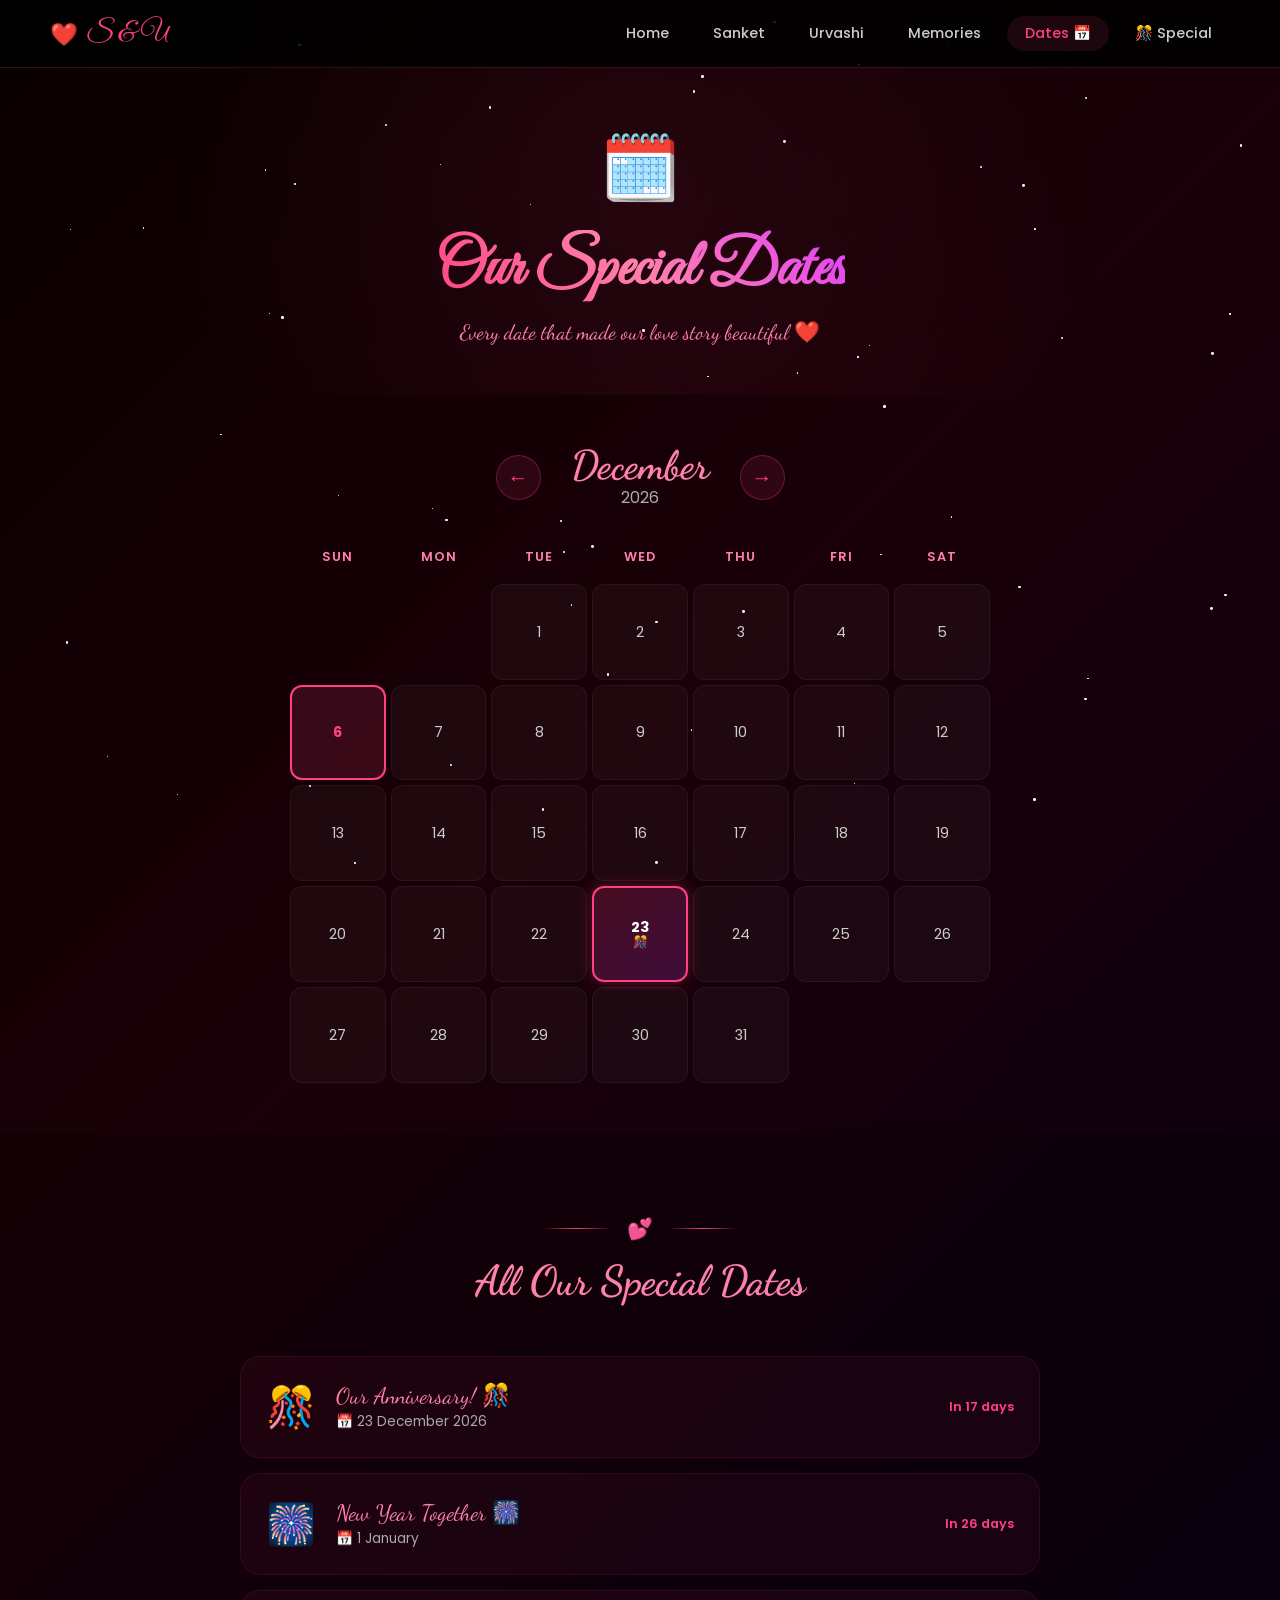
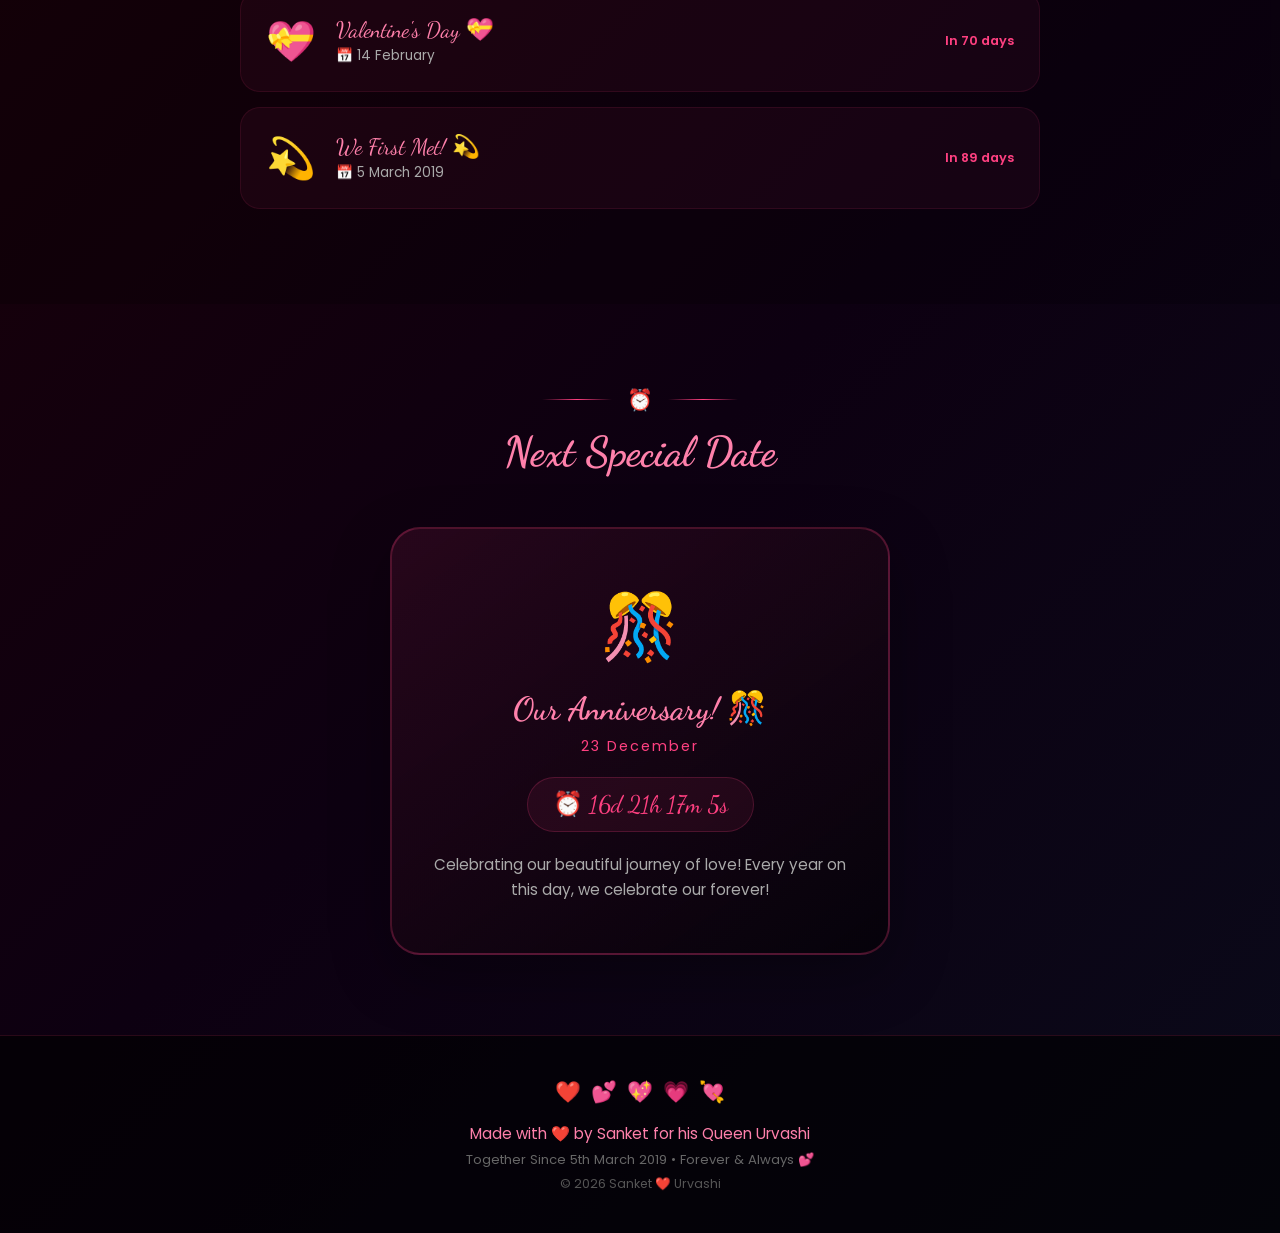
==== calendar.html @ efe9ac8a "Features" ====
<!DOCTYPE html>
<html lang="en">
<head>
    <meta charset="UTF-8">
    <meta name="viewport" content="width=device-width, initial-scale=1.0">
    <title>Our Special Dates - Sanket & Urvashi</title>

    <!-- Google Analytics -->
    <script async src="https://www.googletagmanager.com/gtag/js?id=G-T43XEEP1G7"></script>
    <script>
        window.dataLayer = window.dataLayer || [];
        function gtag(){dataLayer.push(arguments);}
        gtag('js', new Date());
        gtag('config', 'G-T43XEEP1G7');
    </script>

    <link rel="preconnect" href="https://fonts.googleapis.com">
    <link rel="preconnect" href="https://fonts.gstatic.com" crossorigin>
    <link rel="stylesheet" href="css/common.css">
    <link rel="stylesheet" href="css/calendar.css">
</head>
<body>

    <div class="stars-cal" id="starsCal"></div>

    <!-- Navigation -->
    <nav class="navbar" id="navbar">
        <div class="logo">
            <span class="logo-heart">❤️</span>
            <span class="logo-text">S & U</span>
        </div>
        <ul class="nav-links" id="navLinks">
            <li><a href="index.html">Home</a></li>
            <li><a href="husband.html">Sanket</a></li>
            <li><a href="wife.html">Urvashi</a></li>
            <li><a href="memories.html">Memories</a></li>
            <li><a href="calendar.html" class="active">Dates 📅</a></li>
             <li><a href="special.html">🎊 Special</a></li>
        </ul>
        <div class="hamburger" id="hamburger">
            <span></span>
            <span></span>
            <span></span>
        </div>
    </nav>

    <!-- Hero -->
    <section class="cal-hero">
        <div class="cal-hero-content">
            <div class="cal-icon">🗓️</div>
            <h1 class="cal-title">Our Special Dates</h1>
            <p class="cal-sub">Every date that made our love story beautiful ❤️</p>
        </div>
    </section>

    <!-- Calendar Navigation -->
    <section class="calendar-section">
        <div class="container">
            <div class="cal-nav">
                <button class="cal-nav-btn" id="prevMonth">←</button>
                <div class="cal-month-year">
                    <h2 id="monthName">December</h2>
                    <span id="yearName">2026</span>
                </div>
                <button class="cal-nav-btn" id="nextMonth">→</button>
            </div>

            <!-- Days Header -->
            <div class="cal-days-header">
                <div>Sun</div>
                <div>Mon</div>
                <div>Tue</div>
                <div>Wed</div>
                <div>Thu</div>
                <div>Fri</div>
                <div>Sat</div>
            </div>

            <!-- Calendar Grid -->
            <div class="cal-grid" id="calGrid"></div>

            <!-- Event Popup -->
            <div class="event-popup" id="eventPopup" style="display:none;">
                <div class="event-popup-content">
                    <button class="popup-close" id="popupClose">✕</button>
                    <div class="popup-icon" id="popupIcon"></div>
                    <h3 class="popup-title" id="popupTitle"></h3>
                    <p class="popup-date" id="popupDate"></p>
                    <p class="popup-desc" id="popupDesc"></p>
                    <div class="popup-days" id="popupDays"></div>
                </div>
            </div>
        </div>
    </section>

    <!-- Special Dates List -->
    <section class="dates-list-section">
        <div class="container">
            <div class="section-header">
                <div class="heart-divider">
                    <span class="line"></span>
                    <span class="heart">💕</span>
                    <span class="line"></span>
                </div>
                <h2 class="section-title">All Our Special Dates</h2>
            </div>

            <div class="dates-list" id="datesList"></div>
        </div>
    </section>

    <!-- Upcoming Section -->
    <section class="upcoming-section">
        <div class="container">
            <div class="section-header">
                <div class="heart-divider">
                    <span class="line"></span>
                    <span class="heart">⏰</span>
                    <span class="line"></span>
                </div>
                <h2 class="section-title">Next Special Date</h2>
            </div>

            <div class="upcoming-card fade-in" id="upcomingCard">
                <div class="upcoming-icon" id="upcomingIcon">❤️</div>
                <h3 class="upcoming-title" id="upcomingTitle">Loading...</h3>
                <p class="upcoming-date" id="upcomingDate"></p>
                <div class="upcoming-countdown" id="upcomingCountdown"></div>
                <p class="upcoming-desc" id="upcomingDesc"></p>
            </div>
        </div>
    </section>

    <!-- Footer -->
    <footer class="footer">
        <div class="footer-hearts">
            <span>❤️</span><span>💕</span><span>💖</span><span>💗</span><span>💘</span>
        </div>
        <p class="footer-text">Made with ❤️ by Sanket for his Queen Urvashi</p>
        <p class="footer-sub">Together Since 5th March 2019 • Forever & Always 💕</p>
        <p class="footer-copy">© 2026 Sanket ❤️ Urvashi</p>
    </footer>

 

    <div class="scroll-top" id="scrollTop"><span>❤️</span></div>

    <script src="js/common.js"></script>
    <script src="js/music.js"></script>
    <script src="js/analytics.js"></script>
    <script src="js/calendar.js"></script>

</body>
</html>
---- css/common.css ----
/* ===== Google Fonts - Optimized Loading ===== */
@import url('https://fonts.googleapis.com/css2?family=Dancing+Script:wght@600&family=Poppins:wght@400;600&family=Great+Vibes&display=swap');

/* ===== Reset ===== */
*, *::before, *::after {
    margin: 0;
    padding: 0;
    box-sizing: border-box;
}

html {
    scroll-behavior: smooth;
}

body {
    font-family: 'Poppins', sans-serif;
    color: #fff;
    overflow-x: hidden;
    min-height: 100vh;
}

.container {
    max-width: 1200px;
    margin: 0 auto;
    padding: 0 20px;
}

/* ===== Navbar ===== */
.navbar {
    position: fixed;
    top: 0;
    left: 0;
    width: 100%;
    display: flex;
    justify-content: space-between;
    align-items: center;
    padding: 15px 50px;
    background: rgba(0, 0, 0, 0.85);
    z-index: 1000;
    border-bottom: 1px solid rgba(255, 64, 129, 0.2);
    transition: padding 0.3s ease, background 0.3s ease;
    will-change: padding;
}

.navbar.scrolled {
    padding: 10px 50px;
    background: rgba(0, 0, 0, 0.97);
    box-shadow: 0 3px 20px rgba(0, 0, 0, 0.5);
}

/* ===== Logo ===== */
.logo {
    display: flex;
    align-items: center;
    gap: 8px;
    cursor: pointer;
}

.logo-heart {
    font-size: 1.4rem;
    animation: heartBeat 2s ease-in-out infinite;
    display: inline-block;
    will-change: transform;
}

@keyframes heartBeat {
    0%, 100% { transform: scale(1); }
    50%       { transform: scale(1.2); }
}

.logo-text {
    font-family: 'Great Vibes', cursive;
    font-size: 1.8rem;
    color: #ff4081;
}

/* ===== Nav Links ===== */
.nav-links {
    list-style: none;
    display: flex;
    gap: 8px;
    align-items: center;
}

.nav-links a {
    text-decoration: none;
    color: #ccc;
    font-size: 0.9rem;
    font-weight: 500;
    padding: 7px 18px;
    border-radius: 25px;
    transition: color 0.2s ease, background 0.2s ease;
    display: inline-block;
}

.nav-links a:hover,
.nav-links a.active {
    color: #ff4081;
    background: rgba(255, 64, 129, 0.1);
}

/* ===== Hamburger ===== */
.hamburger {
    display: none;
    flex-direction: column;
    gap: 5px;
    cursor: pointer;
    z-index: 1001;
    padding: 5px;
}

.hamburger span {
    width: 26px;
    height: 2px;
    background: #ff4081;
    border-radius: 5px;
    transition: transform 0.3s ease, opacity 0.3s ease;
    display: block;
}

.hamburger.active span:nth-child(1) {
    transform: rotate(45deg) translate(5px, 5px);
}

.hamburger.active span:nth-child(2) {
    opacity: 0;
}

.hamburger.active span:nth-child(3) {
    transform: rotate(-45deg) translate(5px, -5px);
}

/* ===== Section Headers ===== */
.section-header {
    text-align: center;
    margin-bottom: 50px;
}

.heart-divider {
    display: flex;
    align-items: center;
    justify-content: center;
    gap: 15px;
    margin-bottom: 12px;
}

.heart-divider .line {
    width: 70px;
    height: 1px;
    background: linear-gradient(90deg, transparent, #ff4081, transparent);
}

.heart-divider .heart {
    font-size: 1.3rem;
}

.section-title {
    font-family: 'Dancing Script', cursive;
    font-size: 2.6rem;
    color: #ff80ab;
}

/* ===== Color Variants ===== */
.blue-line {
    background: linear-gradient(90deg, transparent, #4a90d9, transparent) !important;
}

.pink-line {
    background: linear-gradient(90deg, transparent, #ff4081, transparent) !important;
}

.purple-line {
    background: linear-gradient(90deg, transparent, #9c27b0, transparent) !important;
}

.blue-title   { color: #64b5f6 !important; }
.pink-title   { color: #ff80ab !important; }
.purple-title { color: #ce93d8 !important; }

/* ===== Buttons ===== */
.btn {
    display: inline-block;
    padding: 12px 30px;
    border-radius: 50px;
    text-decoration: none;
    font-size: 0.95rem;
    font-weight: 600;
    transition: transform 0.2s ease, box-shadow 0.2s ease;
    cursor: pointer;
    border: none;
    color: #fff;
    font-family: 'Poppins', sans-serif;
}

.btn:hover {
    transform: translateY(-2px);
}

.btn-primary {
    background: linear-gradient(45deg, #ff4081, #e040fb);
    box-shadow: 0 4px 15px rgba(255, 64, 129, 0.35);
}

.btn-primary:hover {
    box-shadow: 0 6px 25px rgba(255, 64, 129, 0.5);
}

.btn-secondary {
    background: linear-gradient(45deg, #e040fb, #7b68ee);
    box-shadow: 0 4px 15px rgba(224, 64, 251, 0.35);
}

.btn-secondary:hover {
    box-shadow: 0 6px 25px rgba(224, 64, 251, 0.5);
}

.btn-tertiary {
    background: linear-gradient(45deg, #7b68ee, #4a90d9);
    box-shadow: 0 4px 15px rgba(123, 104, 238, 0.35);
}

.btn-tertiary:hover {
    box-shadow: 0 6px 25px rgba(123, 104, 238, 0.5);
}

/* ===== Footer ===== */
.footer {
    text-align: center;
    padding: 40px 20px;
    background: rgba(0, 0, 0, 0.6);
    border-top: 1px solid rgba(255, 64, 129, 0.15);
    position: relative;
    z-index: 1;
}

.footer-hearts {
    display: flex;
    justify-content: center;
    gap: 10px;
    margin-bottom: 15px;
    font-size: 1.3rem;
}

.footer-hearts span:nth-child(odd) {
    animation: heartBeat 2s ease-in-out infinite;
}

.footer-hearts span:nth-child(even) {
    animation: heartBeat 2s ease-in-out 0.5s infinite;
}

.footer-text {
    color: #ff80ab;
    font-size: 0.95rem;
    margin-bottom: 5px;
}

.footer-sub {
    color: #666;
    font-size: 0.82rem;
    margin-bottom: 5px;
}

.footer-copy {
    color: #555;
    font-size: 0.78rem;
}

/* ===== Fade Animation ===== */
.fade-in {
    opacity: 0;
    transform: translateY(25px);
    transition: opacity 0.6s ease, transform 0.6s ease;
}

.fade-in.visible {
    opacity: 1;
    transform: translateY(0);
}

/* ===== Custom Scrollbar ===== */
::-webkit-scrollbar { width: 5px; }
::-webkit-scrollbar-track { background: #0a0000; }
::-webkit-scrollbar-thumb {
    background: #ff4081;
    border-radius: 10px;
}

/* ===== Text Selection ===== */
::selection {
    background: rgba(255, 64, 129, 0.3);
    color: #fff;
}

/* ============================================ */
/* ===== SCROLL TO TOP - COMMON ===== */
/* ============================================ */

.scroll-top {
    position: fixed;
    bottom: 30px;
    right: 30px;
    width: 50px;
    height: 50px;
    border-radius: 50%;
    display: flex;
    align-items: center;
    justify-content: center;
    cursor: pointer;
    z-index: 999;
    transition: all 0.3s ease;
    font-size: 1.3rem;
    opacity: 0;
    visibility: hidden;
    transform: translateY(20px);
    /* ✅ Default pink - overridden per page */
    background: linear-gradient(45deg, #ff4081, #e040fb);
    box-shadow: 0 5px 20px rgba(255, 64, 129, 0.4);
}

.scroll-top.visible {
    opacity: 1;
    visibility: visible;
    transform: translateY(0);
}

.scroll-top:hover {
    transform: scale(1.1) translateY(-3px);
}

/* ============================================ */
/* ===== MUSIC PLAYER - COMMON STYLES ===== */
/* ============================================ */

/* ===== CSS Variables - Default Pink Theme ===== */
:root {
    --music-color:    rgba(255, 64, 129, 0.25);
    --music-text:     #ff80ab;
    --music-gradient: linear-gradient(45deg, #ff4081, #e040fb);
    --music-progress: linear-gradient(90deg, #ff4081, #e040fb);
    --music-shadow:   rgba(255, 64, 129, 0.4);
    --music-thumb:    #ff4081;
    --music-hover:    #ff4081;
}

/* ===== Base Player ===== */
.music-player {
    position: fixed;
    bottom: 20px;
    left: 50%;
    transform: translateX(-50%) translateY(120px);
    background: rgba(0, 0, 0, 0.92);
    border: 1px solid var(--music-color);
    border-radius: 20px;
    padding: 15px 20px;
    z-index: 998;
    min-width: 300px;
    max-width: 360px;
    width: calc(100% - 40px);
    box-shadow: 0 10px 40px rgba(0, 0, 0, 0.5);
    transition: transform 0.5s ease, opacity 0.5s ease;
    opacity: 0;
    pointer-events: none;
}

.music-player.visible {
    transform: translateX(-50%) translateY(0);
    opacity: 1;
    pointer-events: all;
}

.music-player.hidden {
    transform: translateX(-50%) translateY(120px);
    opacity: 0;
    pointer-events: none;
}

/* ===== Music Info ===== */
.music-info {
    display: flex;
    align-items: center;
    gap: 10px;
    margin-bottom: 10px;
}

.music-icon {
    font-size: 1.8rem;
    min-width: 35px;
    text-align: center;
    display: inline-block;
}

.music-icon.playing {
    animation: musicBounce 0.5s ease-in-out infinite;
}

@keyframes musicBounce {
    0%, 100% { transform: scale(1); }
    50%       { transform: scale(1.15); }
}

.music-details {
    flex: 1;
    overflow: hidden;
    min-width: 0;
}

.music-title {
    color: var(--music-text);
    font-weight: 600;
    white-space: nowrap;
    overflow: hidden;
    text-overflow: ellipsis;
    font-family: 'Dancing Script', cursive;
    font-size: 1rem;
    margin: 0;
}

.music-artist {
    color: #777;
    font-size: 0.7rem;
    margin-top: 2px;
    white-space: nowrap;
    overflow: hidden;
    text-overflow: ellipsis;
    margin: 0;
}

/* ===== Music Controls ===== */
.music-controls {
    display: flex;
    justify-content: center;
    align-items: center;
    gap: 12px;
    margin-bottom: 10px;
}

.music-btn {
    background: none;
    border: none;
    cursor: pointer;
    font-size: 1.1rem;
    color: #ccc;
    transition: all 0.2s ease;
    padding: 4px;
    border-radius: 50%;
    width: 32px;
    height: 32px;
    display: flex;
    align-items: center;
    justify-content: center;
    -webkit-appearance: none;
    appearance: none;
    font-family: inherit;
}

.music-btn:hover {
    color: var(--music-hover);
    transform: scale(1.1);
}

.play-btn {
    background: var(--music-gradient);
    color: #fff !important;
    width: 40px;
    height: 40px;
    border-radius: 50%;
    box-shadow: 0 4px 12px var(--music-shadow);
}

.play-btn:hover {
    transform: scale(1.1) !important;
    box-shadow: 0 6px 18px var(--music-shadow);
}

/* ===== Progress Bar ===== */
.music-progress-container {
    display: flex;
    align-items: center;
    gap: 6px;
    margin-bottom: 8px;
}

.music-time {
    color: #666;
    font-size: 0.65rem;
    min-width: 28px;
    font-family: monospace;
    text-align: center;
}

.music-progress {
    flex: 1;
    height: 3px;
    background: rgba(255, 255, 255, 0.1);
    border-radius: 10px;
    cursor: pointer;
    overflow: hidden;
    transition: height 0.2s ease;
}

.music-progress:hover {
    height: 5px;
}

.progress-bar {
    height: 100%;
    width: 0%;
    background: var(--music-progress);
    border-radius: 10px;
    transition: width 0.1s linear;
}

/* ===== Volume Slider ===== */
.music-volume {
    display: flex;
    align-items: center;
    gap: 6px;
}

.music-volume span {
    font-size: 0.8rem;
    color: #666;
    user-select: none;
}

.volume-slider {
    flex: 1;
    height: 3px;
    background: rgba(255, 255, 255, 0.1);
    border-radius: 10px;
    outline: none;
    cursor: pointer;
    -webkit-appearance: none;
    appearance: none;
    max-width: 100%;
    min-width: 0;
    margin: 0;
    padding: 0;
    border: none;
}

.volume-slider::-webkit-slider-thumb {
    -webkit-appearance: none;
    appearance: none;
    width: 10px;
    height: 10px;
    background: var(--music-thumb);
    border-radius: 50%;
    cursor: pointer;
    border: none;
}

.volume-slider::-moz-range-thumb {
    width: 10px;
    height: 10px;
    background: var(--music-thumb);
    border-radius: 50%;
    cursor: pointer;
    border: none;
}

.volume-slider::-moz-range-track {
    height: 3px;
    background: rgba(255, 255, 255, 0.1);
    border-radius: 10px;
    border: none;
}

/* ===== Old Music Toggle - Hidden ===== */
.music-toggle {
    display: none;
}

/* ============================================ */
/* ===== RESPONSIVE ===== */
/* ============================================ */

@media (max-width: 768px) {
    .navbar {
        padding: 12px 20px;
    }

    .navbar.scrolled {
        padding: 8px 20px;
    }

    .nav-links {
        position: fixed;
        top: 0;
        left: -100%;
        width: 100%;
        height: 100vh;
        background: rgba(0, 0, 0, 0.98);
        flex-direction: column;
        align-items: center;
        justify-content: center;
        gap: 20px;
        transition: left 0.3s ease;
        z-index: 1000;
    }

    .nav-links.active {
        left: 0;
    }

    .nav-links a {
        font-size: 1.1rem;
        padding: 12px 35px;
    }

    .hamburger {
        display: flex;
    }

    .section-title {
        font-size: 2rem;
    }

    .heart-divider .line {
        width: 40px;
    }

    .section-header {
        margin-bottom: 35px;
    }

    /* ✅ Music Player Mobile */
    .music-player {
        min-width: 280px;
        max-width: calc(100% - 30px);
        padding: 12px 15px;
        bottom: 10px;
    }

    /* ✅ Scroll Top above music player */
    .scroll-top {
        bottom: 90px;
        right: 15px;
        width: 42px;
        height: 42px;
        font-size: 1.1rem;
    }
}

@media (max-width: 480px) {
    .section-title {
        font-size: 1.7rem;
    }

    .logo-text {
        font-size: 1.4rem;
    }

    /* ✅ Music Player Small Mobile */
    .music-player {
        min-width: 260px;
        padding: 10px 12px;
    }

    .play-btn {
        width: 36px;
        height: 36px;
    }

    .music-controls {
        gap: 8px;
    }

    .music-volume span {
        font-size: 0.7rem;
    }
}
---- css/calendar.css ----
/* ===== Music Theme ===== */
:root {
    --music-color:    rgba(255, 64, 129, 0.25);
    --music-text:     #ff80ab;
    --music-gradient: linear-gradient(45deg, #ff4081, #e040fb);
    --music-progress: linear-gradient(90deg, #ff4081, #e040fb);
    --music-shadow:   rgba(255, 64, 129, 0.4);
    --music-thumb:    #ff4081;
    --music-hover:    #ff4081;
}

/* ===== Background ===== */
body {
    background: linear-gradient(135deg, #0a0000, #1a0008, #0d0011, #0a0a1a);
    min-height: 100vh;
    overflow-x: hidden;
}

/* ===== Stars ===== */
.stars-cal {
    position: fixed;
    top: 0; left: 0;
    width: 100%; height: 100%;
    z-index: 0;
    pointer-events: none;
    overflow: hidden;
}

.star-cal {
    position: absolute;
    background: #fff;
    border-radius: 50%;
    animation: twinkleCal ease-in-out infinite;
}

@keyframes twinkleCal {
    0%, 100% { opacity: 0.2; transform: scale(1); }
    50%       { opacity: 0.8; transform: scale(1.3); }
}

/* ===== Calendar Hero ===== */
.cal-hero {
    min-height: 35vh;
    display: flex;
    align-items: center;
    justify-content: center;
    text-align: center;
    padding: 120px 20px 50px;
    position: relative;
    z-index: 1;
    background: radial-gradient(circle at center, rgba(255, 64, 129, 0.08), transparent 70%);
}

.cal-icon {
    font-size: 4rem;
    margin-bottom: 15px;
    animation: calFloat 3s ease-in-out infinite;
}

@keyframes calFloat {
    0%, 100% { transform: translateY(0); }
    50%       { transform: translateY(-10px); }
}

.cal-title {
    font-family: 'Great Vibes', cursive;
    font-size: 4rem;
    background: linear-gradient(45deg, #ff4081, #ff80ab, #e040fb);
    -webkit-background-clip: text;
    -webkit-text-fill-color: transparent;
    background-clip: text;
    margin-bottom: 10px;
}

.cal-sub {
    font-family: 'Dancing Script', cursive;
    font-size: 1.3rem;
    color: #ff80ab;
}

/* ===== Calendar Section ===== */
.calendar-section {
    padding: 50px 20px;
    position: relative;
    z-index: 1;
}

/* Calendar Navigation */
.cal-nav {
    display: flex;
    align-items: center;
    justify-content: center;
    gap: 30px;
    margin-bottom: 30px;
}

.cal-nav-btn {
    background: rgba(255, 64, 129, 0.1);
    border: 1px solid rgba(255, 64, 129, 0.3);
    color: #ff4081;
    width: 45px;
    height: 45px;
    border-radius: 50%;
    font-size: 1.3rem;
    cursor: pointer;
    transition: all 0.3s ease;
    display: flex;
    align-items: center;
    justify-content: center;
}

.cal-nav-btn:hover {
    background: #ff4081;
    color: #fff;
    transform: scale(1.1);
}

.cal-month-year {
    text-align: center;
}

.cal-month-year h2 {
    font-family: 'Dancing Script', cursive;
    font-size: 2.5rem;
    color: #ff80ab;
    line-height: 1;
}

.cal-month-year span {
    color: #aaa;
    font-size: 1rem;
}

/* Days Header */
.cal-days-header {
    display: grid;
    grid-template-columns: repeat(7, 1fr);
    gap: 5px;
    max-width: 700px;
    margin: 0 auto 10px;
    text-align: center;
}

.cal-days-header div {
    color: #ff80ab;
    font-size: 0.8rem;
    font-weight: 600;
    text-transform: uppercase;
    letter-spacing: 1px;
    padding: 8px 0;
}

/* Calendar Grid */
.cal-grid {
    display: grid;
    grid-template-columns: repeat(7, 1fr);
    gap: 5px;
    max-width: 700px;
    margin: 0 auto;
}

.cal-day {
    aspect-ratio: 1;
    display: flex;
    align-items: center;
    justify-content: center;
    border-radius: 12px;
    font-size: 0.9rem;
    color: #ccc;
    cursor: default;
    transition: all 0.2s ease;
    position: relative;
    flex-direction: column;
    gap: 2px;
}

.cal-day.empty {
    background: transparent;
}

.cal-day.normal {
    background: rgba(255, 255, 255, 0.03);
    border: 1px solid rgba(255, 255, 255, 0.05);
}

.cal-day.normal:hover {
    background: rgba(255, 64, 129, 0.08);
    border-color: rgba(255, 64, 129, 0.2);
}

/* Today */
.cal-day.today {
    background: rgba(255, 64, 129, 0.15);
    border: 2px solid #ff4081;
    color: #ff4081;
    font-weight: 700;
}

/* Special Day */
.cal-day.special {
    background: linear-gradient(145deg, rgba(255, 64, 129, 0.2), rgba(224, 64, 251, 0.2));
    border: 2px solid #ff4081;
    color: #fff;
    cursor: pointer;
    font-weight: 700;
    box-shadow: 0 0 15px rgba(255, 64, 129, 0.3);
    animation: specialPulse 2s ease-in-out infinite;
}

@keyframes specialPulse {
    0%, 100% { box-shadow: 0 0 10px rgba(255, 64, 129, 0.3); }
    50%       { box-shadow: 0 0 20px rgba(255, 64, 129, 0.5); }
}

.cal-day.special:hover {
    transform: scale(1.1);
    z-index: 2;
}

.cal-day .day-num {
    font-size: 0.9rem;
    line-height: 1;
}

.cal-day .day-icon {
    font-size: 0.75rem;
    line-height: 1;
}

/* ===== Event Popup ===== */
.event-popup {
    position: fixed;
    top: 0; left: 0;
    width: 100%; height: 100%;
    background: rgba(0, 0, 0, 0.8);
    z-index: 5000;
    display: flex;
    align-items: center;
    justify-content: center;
    padding: 20px;
}

.event-popup-content {
    background: linear-gradient(145deg, rgba(255, 64, 129, 0.1), rgba(0, 0, 0, 0.9));
    border: 2px solid rgba(255, 64, 129, 0.3);
    border-radius: 25px;
    padding: 50px 40px;
    max-width: 450px;
    width: 100%;
    text-align: center;
    position: relative;
    animation: popupIn 0.3s ease;
}

@keyframes popupIn {
    from { transform: scale(0.8); opacity: 0; }
    to   { transform: scale(1);   opacity: 1; }
}

.popup-close {
    position: absolute;
    top: 15px; right: 20px;
    background: rgba(255, 64, 129, 0.2);
    border: none;
    color: #fff;
    width: 35px; height: 35px;
    border-radius: 50%;
    cursor: pointer;
    font-size: 1rem;
    transition: all 0.3s ease;
}

.popup-close:hover {
    background: #ff4081;
}

.popup-icon {
    font-size: 4rem;
    margin-bottom: 15px;
}

.popup-title {
    font-family: 'Dancing Script', cursive;
    font-size: 2rem;
    color: #ff80ab;
    margin-bottom: 8px;
}

.popup-date {
    color: #ff4081;
    font-size: 0.9rem;
    letter-spacing: 2px;
    margin-bottom: 15px;
}

.popup-desc {
    color: #ccc;
    line-height: 1.7;
    margin-bottom: 15px;
}

.popup-days {
    font-family: 'Dancing Script', cursive;
    font-size: 1.3rem;
    color: #ff80ab;
    padding: 10px 20px;
    background: rgba(255, 64, 129, 0.1);
    border-radius: 50px;
    display: inline-block;
}

/* ===== Dates List ===== */
.dates-list-section {
    padding: 80px 20px;
    position: relative;
    z-index: 1;
    background: rgba(0, 0, 0, 0.2);
}

.dates-list {
    max-width: 800px;
    margin: 0 auto;
}

.date-item {
    display: flex;
    align-items: center;
    gap: 20px;
    padding: 20px 25px;
    margin-bottom: 15px;
    background: rgba(255, 64, 129, 0.05);
    border: 1px solid rgba(255, 64, 129, 0.1);
    border-radius: 20px;
    transition: all 0.3s ease;
    cursor: default;
    opacity: 0;
    transform: translateX(-20px);
}

.date-item.visible {
    opacity: 1;
    transform: translateX(0);
}

.date-item:hover {
    background: rgba(255, 64, 129, 0.1);
    border-color: rgba(255, 64, 129, 0.3);
    transform: translateX(8px);
}

.date-item-icon {
    font-size: 2.5rem;
    min-width: 50px;
    text-align: center;
}

.date-item-info {
    flex: 1;
}

.date-item-title {
    font-family: 'Dancing Script', cursive;
    font-size: 1.4rem;
    color: #ff80ab;
    margin-bottom: 3px;
}

.date-item-date {
    color: #aaa;
    font-size: 0.85rem;
}

.date-item-days {
    font-size: 0.8rem;
    color: #ff4081;
    text-align: right;
    font-weight: 600;
    min-width: 80px;
}

/* ===== Upcoming Section ===== */
.upcoming-section {
    padding: 80px 20px;
    position: relative;
    z-index: 1;
}

.upcoming-card {
    max-width: 500px;
    margin: 0 auto;
    text-align: center;
    background: linear-gradient(145deg, rgba(255, 64, 129, 0.1), rgba(0, 0, 0, 0.5));
    border: 2px solid rgba(255, 64, 129, 0.25);
    border-radius: 30px;
    padding: 50px 40px;
    box-shadow: 0 20px 60px rgba(0, 0, 0, 0.3);
}

.upcoming-icon {
    font-size: 4rem;
    margin-bottom: 15px;
    animation: upcomingBounce 2s ease-in-out infinite;
}

@keyframes upcomingBounce {
    0%, 100% { transform: scale(1); }
    50%       { transform: scale(1.1); }
}

.upcoming-title {
    font-family: 'Dancing Script', cursive;
    font-size: 2rem;
    color: #ff80ab;
    margin-bottom: 8px;
}

.upcoming-date {
    color: #ff4081;
    font-size: 0.9rem;
    letter-spacing: 2px;
    margin-bottom: 20px;
}

.upcoming-countdown {
    font-family: 'Dancing Script', cursive;
    font-size: 1.5rem;
    color: #ff4081;
    padding: 12px 25px;
    background: rgba(255, 64, 129, 0.08);
    border-radius: 50px;
    border: 1px solid rgba(255, 64, 129, 0.2);
    margin-bottom: 20px;
    display: inline-block;
}

.upcoming-desc {
    color: #aaa;
    line-height: 1.7;
    font-size: 0.95rem;
}

/* ===== Responsive ===== */
@media (max-width: 768px) {
    .cal-title   { font-size: 3rem; }
    .cal-grid,
    .cal-days-header { gap: 3px; }
    .cal-day     { font-size: 0.8rem; border-radius: 8px; }
    .cal-day .day-icon { font-size: 0.65rem; }
    .event-popup-content { padding: 40px 25px; }
    .date-item   { padding: 15px 18px; gap: 12px; }
    .upcoming-card { padding: 35px 25px; }
}

@media (max-width: 480px) {
    .cal-title   { font-size: 2.5rem; }
    .cal-day     { font-size: 0.7rem; }
    .cal-day .day-icon { display: none; }
    .cal-days-header div { font-size: 0.65rem; }
}
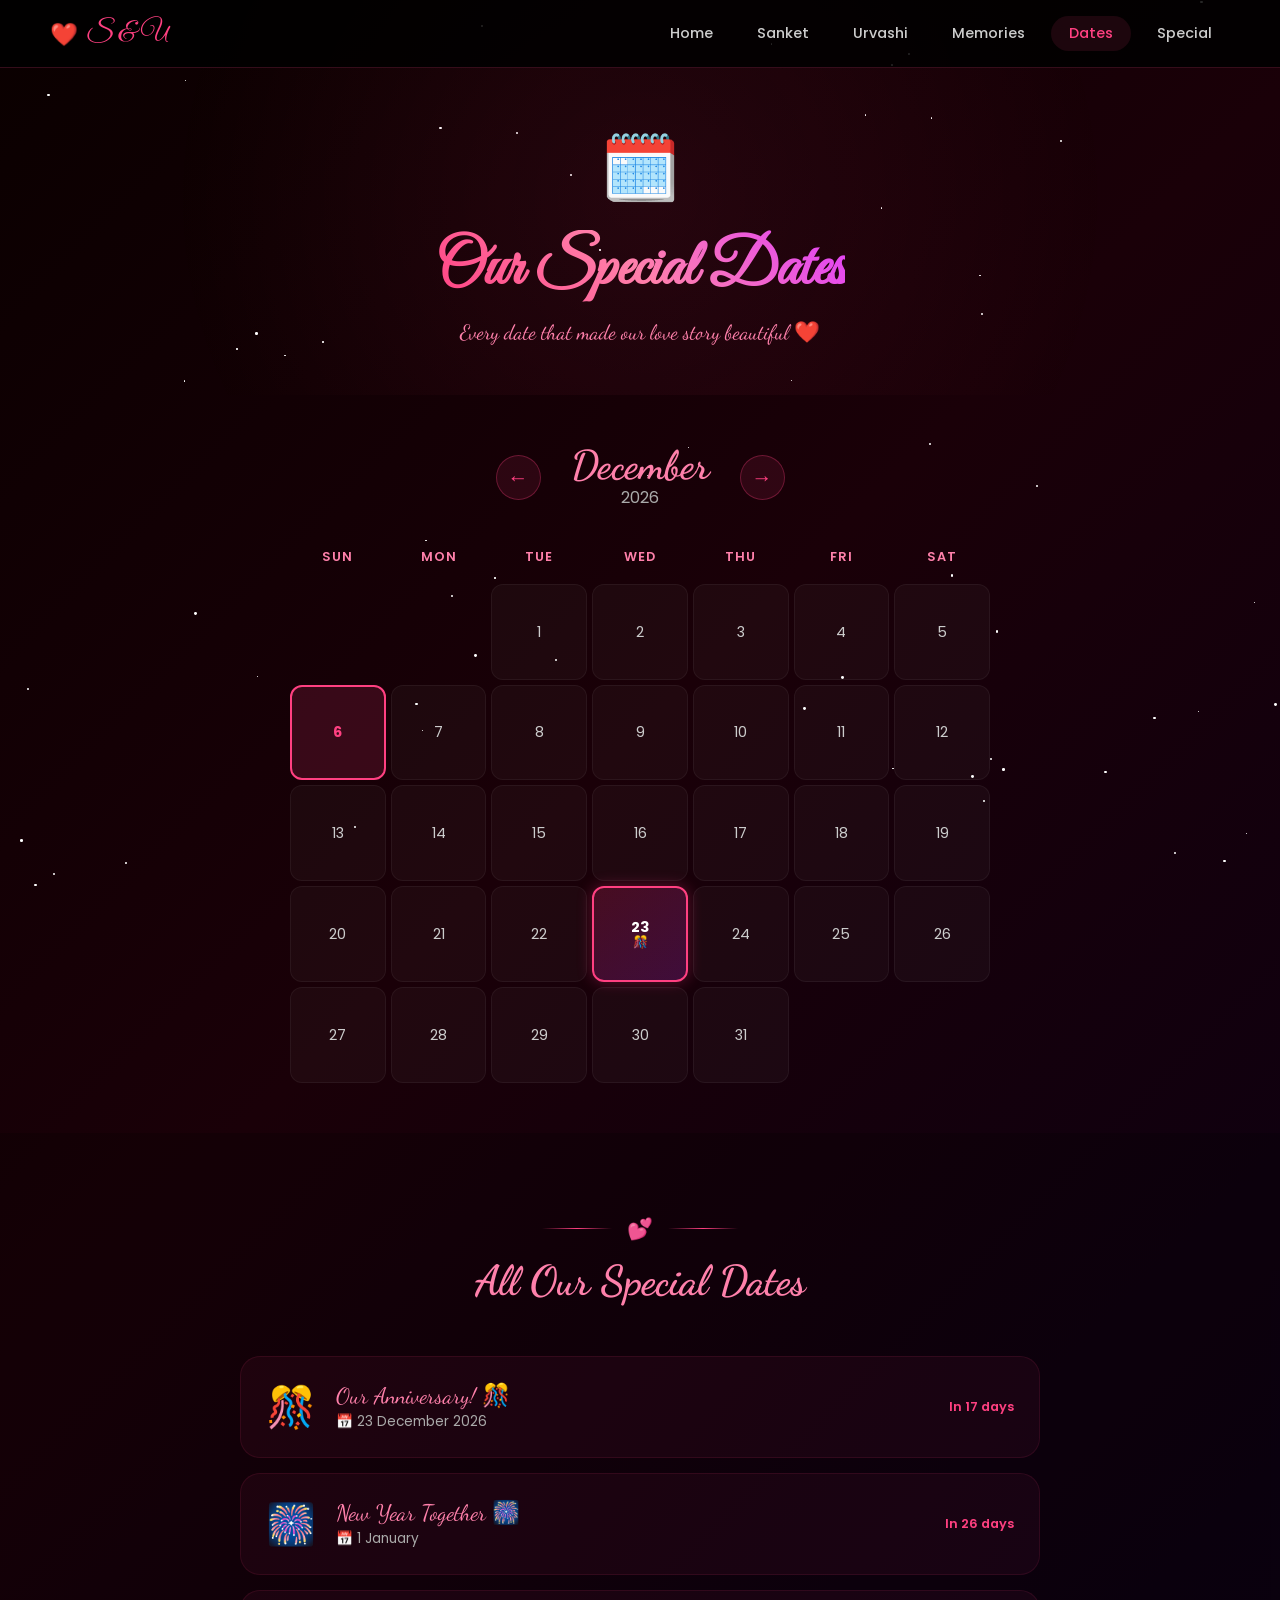
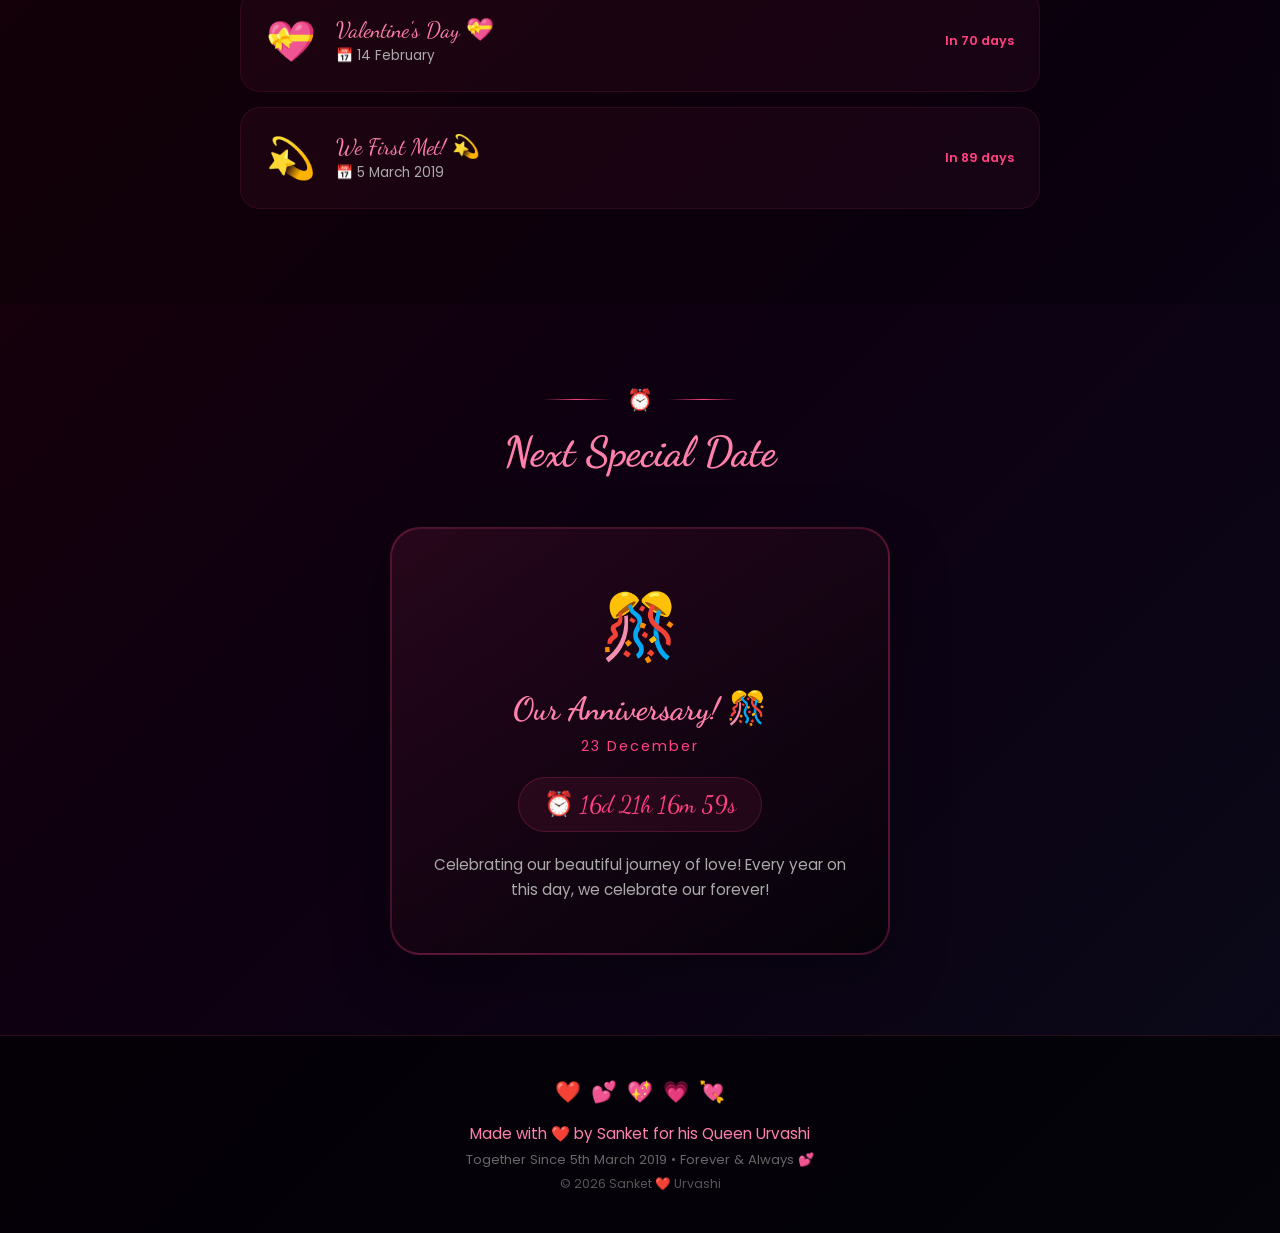
==== commit fdab502d: "some change" ====
--- a/calendar.html
+++ b/calendar.html
@@ -29,13 +29,13 @@
             <span class="logo-heart">❤️</span>
             <span class="logo-text">S & U</span>
         </div>
-        <ul class="nav-links" id="navLinks">
-            <li><a href="index.html">Home</a></li>
+         <ul class="nav-links" id="navLinks">
+            <li><a href="index.html" class="active">Home</a></li>
             <li><a href="husband.html">Sanket</a></li>
             <li><a href="wife.html">Urvashi</a></li>
             <li><a href="memories.html">Memories</a></li>
-            <li><a href="calendar.html" class="active">Dates 📅</a></li>
-             <li><a href="special.html">🎊 Special</a></li>
+            <li><a href="calendar.html">Dates</a></li>
+            <li><a href="special.html">Special</a></li>
         </ul>
         <div class="hamburger" id="hamburger">
             <span></span>
